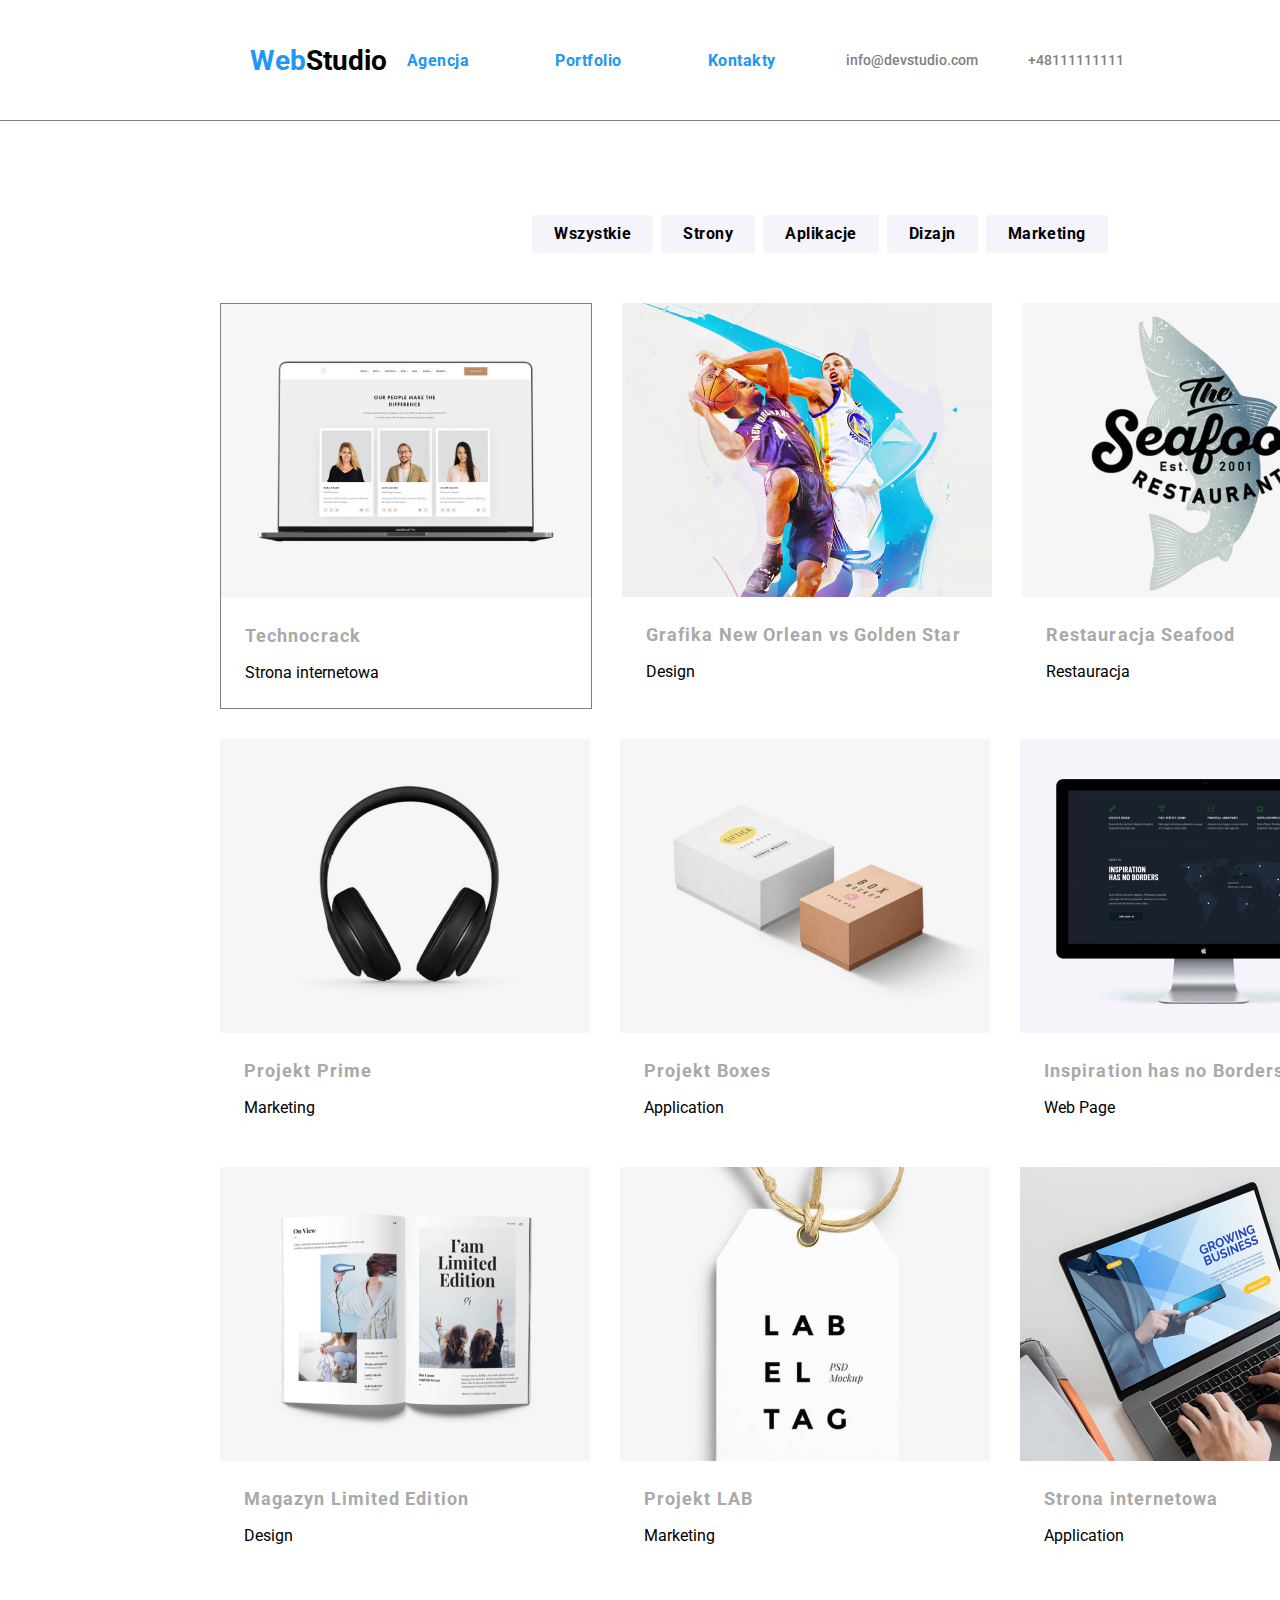
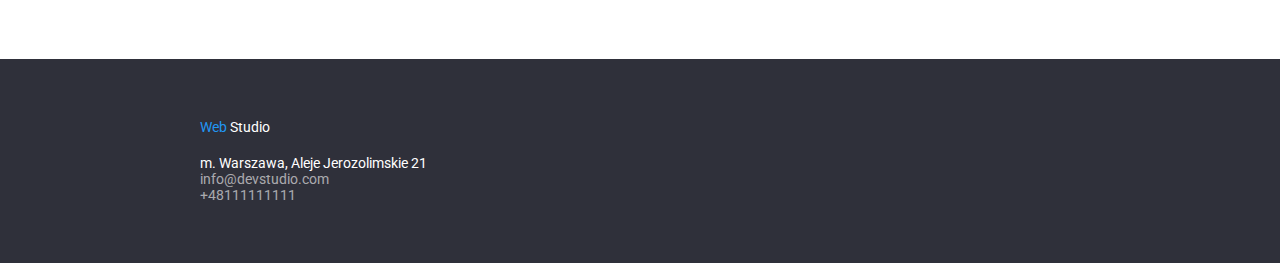
==== portfolio.html @ 83a30067 "Add files via upload" ====
<html lang="pl-PL">
  <head>
    <meta charset="UTF-8" />
    <meta http-equiv="X-UA-Compatible" content="IE=edge" />
    <meta name="viewport" content="width=device-width, initial-scale=1.0" />
    <link href="styles.css" rel="stylesheet" type="text/css" />
    <link rel="preconnect" href="https://fonts.googleapis.com" />
    <link rel="preconnect" href="https://fonts.gstatic.com" crossorigin="" />
    <link
      href="https://fonts.googleapis.com/css2?family=Raleway:wght@700&amp;family=Roboto:wght@400;500;700;900&amp;display=swap"
      rel="stylesheet"
    />

    <title>WebStudio</title>
  </head>
  <body class="whole-page">
    <header class="header">
      <a href="index.html" class="no_underline"
        ><h1><span class="text-blue">Web</span>Studio</h1></a
      >
      <nav>
        <ul class="nav-style nav-list">
          <li>
            <a href="index.html" class="no_underline link-style text-blue">
              Agencja</a
            >
          </li>
          <li>
            <a
              href="goit-markup-hw-02\2index.html"
              class="no_underline link-style"
            >
              <span class="text-blue">Portfolio</span></a
            >
          </li>
          <li>
            <a href="index.html" class="no_underline link-style text-blue">
              Kontakty</a
            >
          </li>
        </ul>
      </nav>
      <a
        href="mailto:info@devstudio.com"
        class="no_underline contact-link-style text-blue"
        >info@devstudio.com</a
      >
      <a
        href="tel:+45111111111"
        class="no_underline contact-link-style text-blue"
        >+48111111111</a
      >
    </header>

    <div class="header-separator"></div>
    <main>
      <section>
        <ul class="buttons-type">
          <li>
            <button type="button" class="button-type">
              <a href="index.html" class="no_underline link-style_2"
                >Wszystkie</a
              >
            </button>
          </li>
          <li>
            <button type="button" class="button-type">
              <a href="index.html" class="no_underline link-style_2">Strony</a>
            </button>
          </li>
          <li>
            <button type="button" class="button-type">
              <a href="index.html" class="no_underline link-style_2"
                >Aplikacje</a
              >
            </button>
          </li>
          <li>
            <button type="button" class="button-type">
              <a href="index.html" class="no_underline link-style_2">Dizajn</a>
            </button>
          </li>
          <li>
            <button type="button" class="button-type">
              <a href="index.html" class="no_underline link-style_2"
                >Marketing</a
              >
            </button>
          </li>
        </ul>
      </section>

      <section>
        <ul class="container product-portfolio">
          <li class="product-part">
            <img
              src="images2/strona.jpg"
              alt="Technocrack"
              width="370"
              height="294"
            />
            <ul class="nobull">
              <li><a href="#!" class="portfolio-img-title"> Technocrack</a></li>
              <li>
                <a href="#!" class="portfolio-part-info"> Strona internetowa</a>
              </li>
            </ul>
          </li>
          <li>
            <img
              src="images2/koszyk.jpg"
              alt="Grafika New Orlean vs Golden Star"
              width="370"
              height="294"
            />
            <ul class="nobull">
              <li>
                <a href="#!" class="portfolio-img-title">
                  Grafika New Orlean vs Golden Star</a
                >
              </li>
              <li><a href="#!" class="portfolio-part-info"> Design</a></li>
            </ul>
          </li>
          <li>
            <img
              src="images2/logodziwne.jpg"
              alt="Restauracja Seafood"
              width="370"
              height="294"
            />
            <ul class="nobull">
              <li>
                <a href="#!" class="portfolio-img-title">
                  Restauracja Seafood</a
                >
              </li>
              <li><a href="#!" class="portfolio-part-info"> Restauracja</a></li>
            </ul>
          </li>
          <li>
            <img
              src="images2/słuchawki.jpg"
              alt="Projekt Prime"
              width="370"
              height="294"
            />
            <ul class="nobull">
              <li>
                <a href="#!" class="portfolio-img-title"> Projekt Prime</a>
              </li>
              <li><a href="#!" class="portfolio-part-info"> Marketing</a></li>
            </ul>
          </li>

          <li>
            <img
              src="images2/pudla.jpg"
              alt="Projekt Boxes"
              width="370"
              height="294"
            />
            <ul class="nobull">
              <li>
                <a href="#!" class="portfolio-img-title"> Projekt Boxes</a>
              </li>
              <li><a href="#!" class="portfolio-part-info"> Application</a></li>
            </ul>
          </li>
          <li>
            <img
              src="images2/monitor.jpg"
              alt="Inspiration has no Borders"
              width="370"
              height="294"
            />
            <ul class="nobull">
              <li>
                <a href="#!" class="portfolio-img-title">
                  Inspiration has no Borders</a
                >
              </li>
              <li><a href="#!" class="portfolio-part-info"> Web Page</a></li>
            </ul>
          </li>
          <li>
            <img
              src="images2/ksiazka.jpg"
              alt="Magazyn Limited Edition"
              width="370"
              height="294"
            />
            <ul class="nobull">
              <li>
                <a href="#!" class="portfolio-img-title">
                  Magazyn Limited Edition</a
                >
              </li>
              <li><a href="#!" class="portfolio-part-info"> Design</a></li>
            </ul>
          </li>
          <li>
            <img
              src="images2/lab.jpg"
              alt="Projekt LAB"
              width="370"
              height="294"
            />
            <ul class="nobull">
              <li><a href="#!" class="portfolio-img-title"> Projekt LAB</a></li>
              <li><a href="#!" class="portfolio-part-info"> Marketing</a></li>
            </ul>
          </li>
          <li>
            <img
              src="images2/laptop.jpg"
              alt="Strona internetowa"
              width="370"
              height="294"
            />
            <ul class="nobull">
              <li>
                <a href="#!" class="portfolio-img-title"> Strona internetowa</a>
              </li>
              <li><a href="#!" class="portfolio-part-info"> Application</a></li>
            </ul>
          </li>
        </ul>
      </section>
    </main>
    <footer class="footer">
      <ul class="container footer-container nobull">
        <a href="index.html" class="no_underline logo-style white-style-logo">
          <span class="text-blue">Web</span>
          Studio
        </a>
        <li>
          <address class="address-style">
            m. Warszawa, Aleje Jerozolimskie 21
          </address>
        </li>
        <li>
          <a href="emailto:info@devstudio.com" class="no_underline footer-type"
            >info@devstudio.com</a
          >
        </li>
        <li>
          <a href="tel:+45111111111" class="no_underline footer-type"
            >+48111111111</a
          >
        </li>
      </ul>
    </footer>
  </body>
</html>
---- styles.css ----
body {
  font-family: "Roboto";
  color: gray;
  background-color: lightgrey;
  font-size: 14px;
  margin: 0;
  padding: 0;
  display: block;
}
.whole-page {
  background-color: white;
  width: 1600px;
  margin: 0 auto;
}
.container {
  width: 1200px;
  margin: 0 auto;
}
.footer-links:hover,
.footer-links:focus,
.blue-text:hover,
.blue-text:focus {
  color: blue;
}
.header {
  align-items: center;
  text-align: center;
  flex-direction: row;
  padding: 25px 0 24px 0;
  display: flex;
  margin-left: 250;
}
header {
  display: block;
}
.sec1 {
  background-color: #2f303a;
  color: #fff;
  font-size: 40px;
  text-align: center;
  height: 450px;
  padding-top: 8rem;
}
a {
  cursor: pointer;
  display: block;
  color: black;
}
.no_underline {
  text-decoration: none;
}
a:visited {
  color: rgb(0, 0, 0);
}

a:focus {
  color: blue;
}
a:target {
  color: blue;
}

.link-style {
  color: black;
  font-size: 16px;
  font-weight: 700;
  line-height: 1.193;
  letter-spacing: 0.03em;
  margin-left: 20;
  margin-right: 20;
}

.link-style_2 {
  color: black;
  font-size: 16px;
  font-weight: 700;
  line-height: 1.193;
  letter-spacing: 0.03em;
}
.text-blue {
  color: #2196f3;
}
ul {
  display: block;
  list-style-type: disc;
  margin-block-start: 1em;
  margin-block-end: 1em;
  margin-inline-start: 0px;
  margin-inline-end: 0px;
  padding-inline-start: 40px;
}

.nav-style {
  gap: 46px;
  line-height: 1.2;
  padding: 0;
}
.nav-list {
  display: flex;
  list-style: none;
  line-height: 1.2;
  margin: 0;
}
.contacts-style {
  padding: 0;
  margin-left: 30;
}
.contact-link-style {
  color: grey;
  font-weight: 500;
  margin-left: 50;
}
.header-separator {
  border-bottom: solid 1px;
}
div {
  display: block;
}
.buttons-type {
  display: flex;
  justify-content: center;
  gap: 8px;
  margin-top: 94px;
  list-style: none;
}
.button-type {
  background-color: #f5f4fa;
  border-width: 0;
  height: 38px;
  font-size: 16px;
  font-weight: 500;
  line-height: 26px;
  border-radius: 3px;
  padding: 6px 22px;
  font-family: "Roboto";
}
.product-portfolio {
  display: flex;
  gap: 30px;
  flex-wrap: wrap;
  margin-top: 50px;
  margin-bottom: 94px;
  list-style: none;
  list-style-type: none;
}
.product-part {
  border: solid 1px;
  width: 370px;
  height: 404px;
}
.nobull {
  list-style-type: none;
  text-align: left;
  padding: 0;
}
.portfolio-img-title {
  color: darkgrey;
  font-size: 18px;
  font-weight: 700;
  letter-spacing: 0.06em;
  line-height: 2;
  margin: 20px 0 4px 24px;
  text-decoration: none;
}
.portfolio-part-info {
  line-height: 1.88;
  font-size: 16px;
  margin: 0 0 0 24px;
  text-decoration: none;
}
footer {
  display: block;
}
.footer {
  width: 100%;
  background-color: #2f303a;
  padding: 60px 0;
}
.footer-container {
  flex-direction: column;
  color: white;
}
.white-style-logo {
  color: white;
}
.address-style {
  margin: 20px 0 0 0;
  font-style: normal;
}
address {
  display: block;
  font-style: italic;
}
.footer-type {
  color: #ffffff99;
}
.team {
  background-color: #f5f4fa;
  text-align: center;
  color: black;
}

.dec2 {
  display: flex;
  list-style: none;
  width: 1170px;
  margin: 0 auto;
  padding: 50px;
}
.to_do {
  color: black;
  text-align: center;
}

.lor {
  color: black;
}

.but_1 {
  color: #fff;
  background-color: #2196f3;
  width: 200px;
  height: 50px;
  text-align: center;
  border-radius: 5px;
}

.mainthink2 {
  font-size: 36px;
}
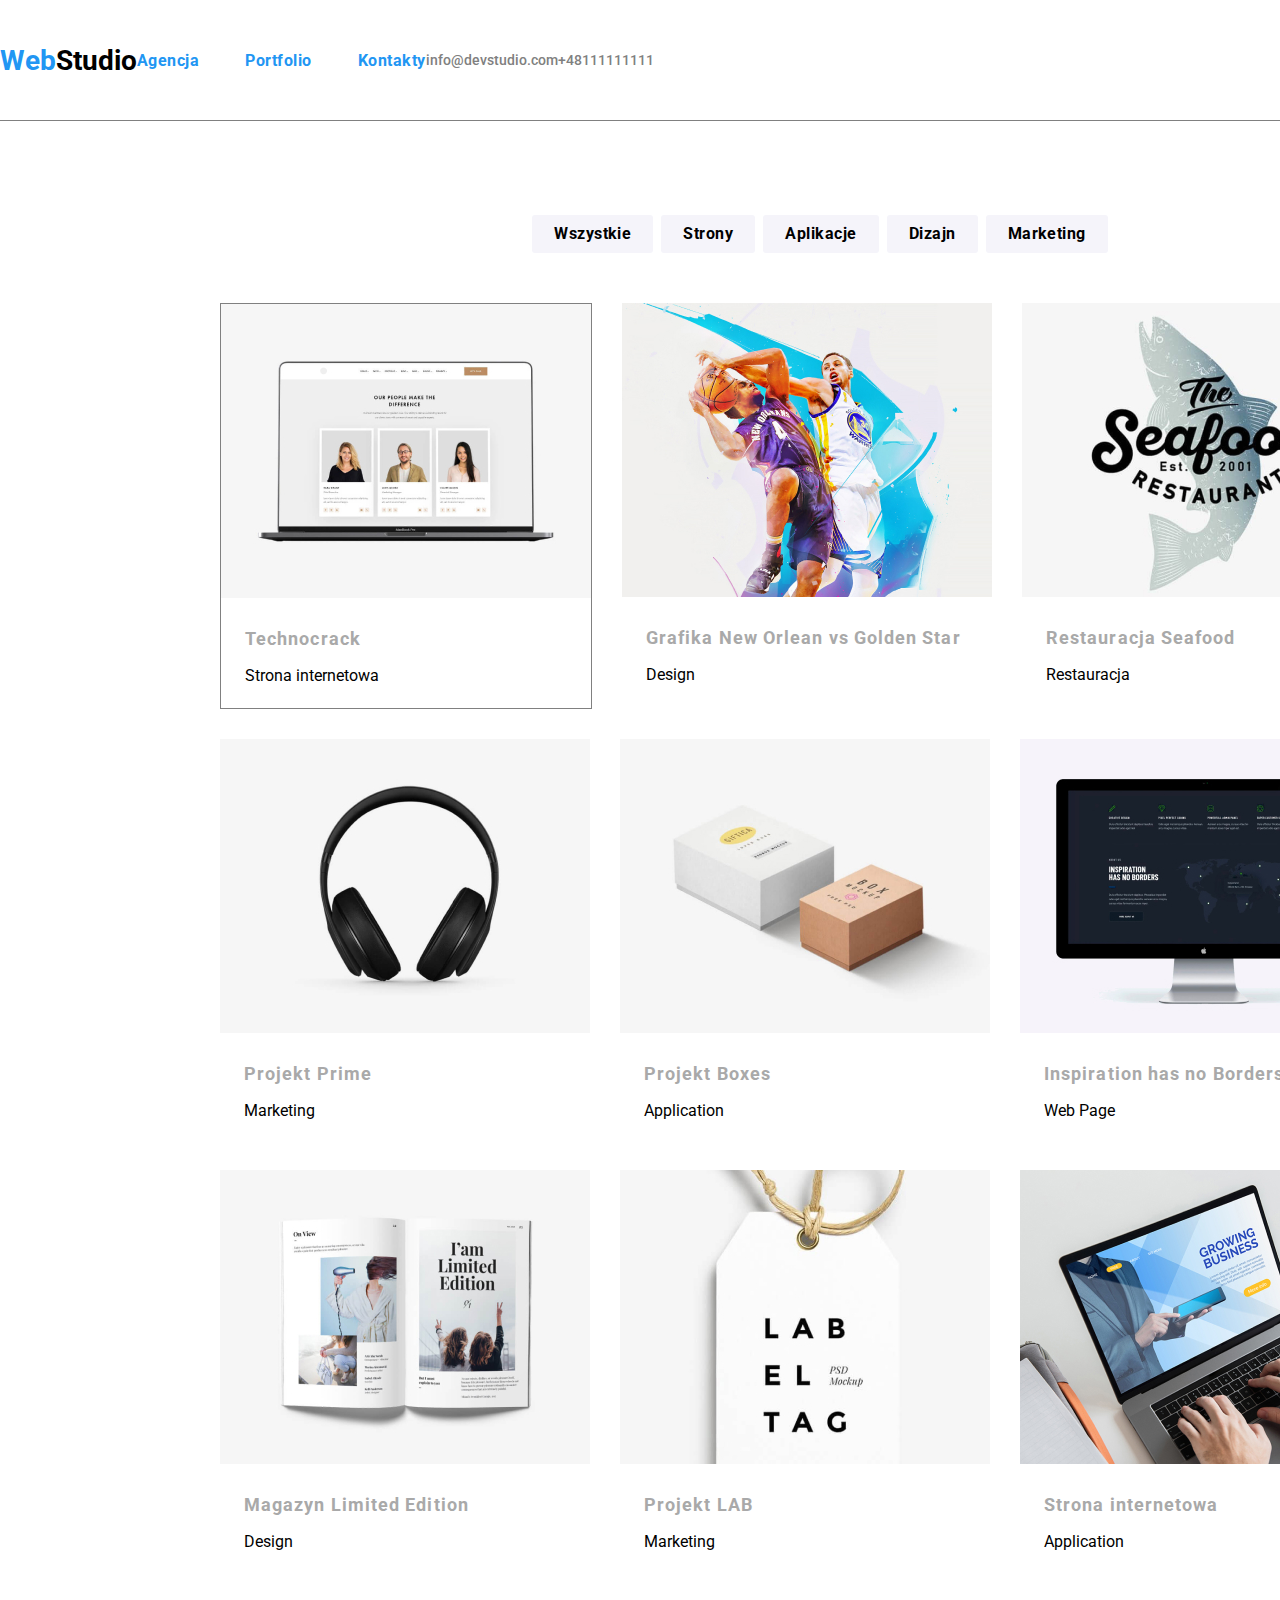
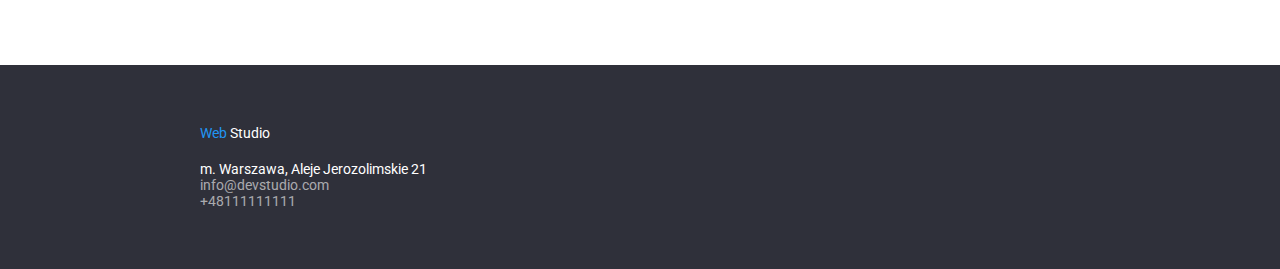
==== commit 6f19a4d8: "Add files via upload" ====
--- a/portfolio.html
+++ b/portfolio.html
@@ -1,3 +1,4 @@
+<!DOCTYPE html>
 <html lang="pl-PL">
   <head>
     <meta charset="UTF-8" />
@@ -26,10 +27,7 @@
             >
           </li>
           <li>
-            <a
-              href="goit-markup-hw-02\2index.html"
-              class="no_underline link-style"
-            >
+            <a href="portfolio.html" class="no_underline link-style">
               <span class="text-blue">Portfolio</span></a
             >
           </li>
--- a/styles.css
+++ b/styles.css
@@ -223,6 +223,7 @@
   height: 50px;
   text-align: center;
   border-radius: 5px;
+  cursor: pointer;
 }
 
 .mainthink2 {
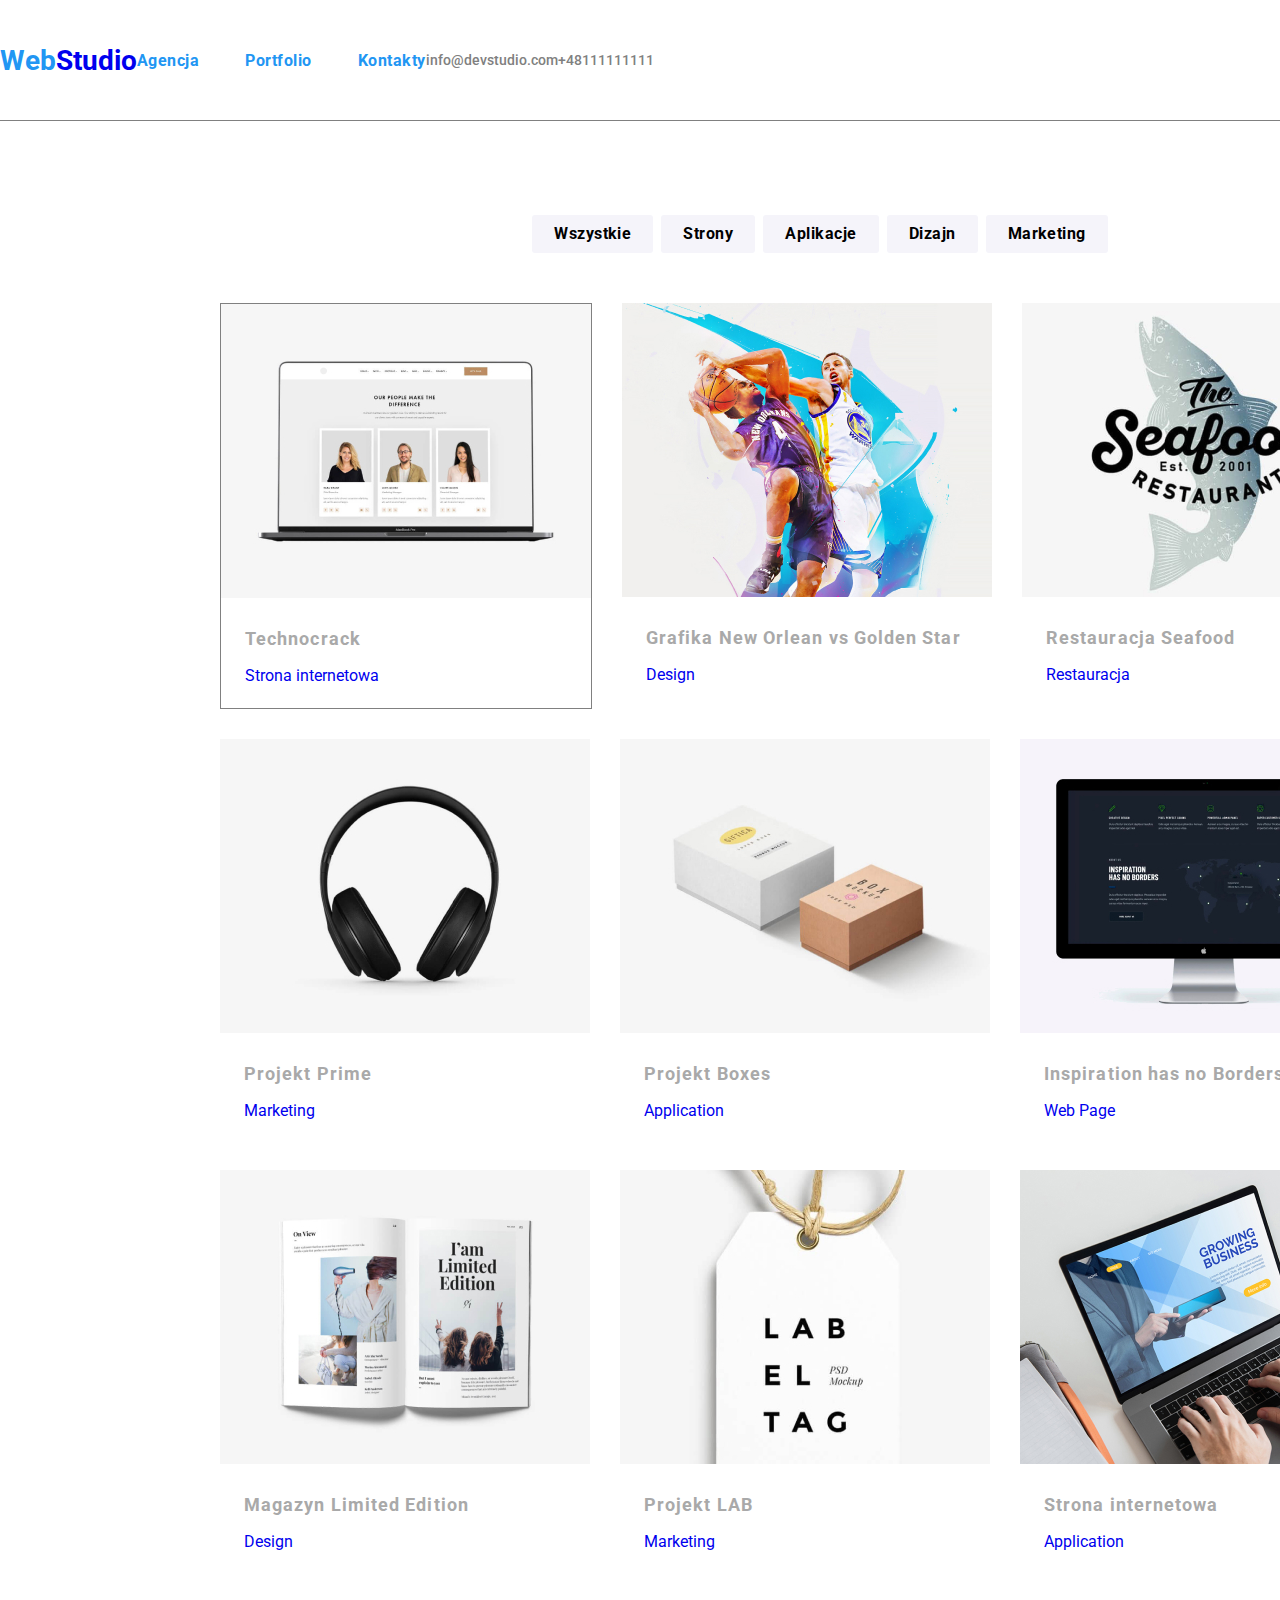
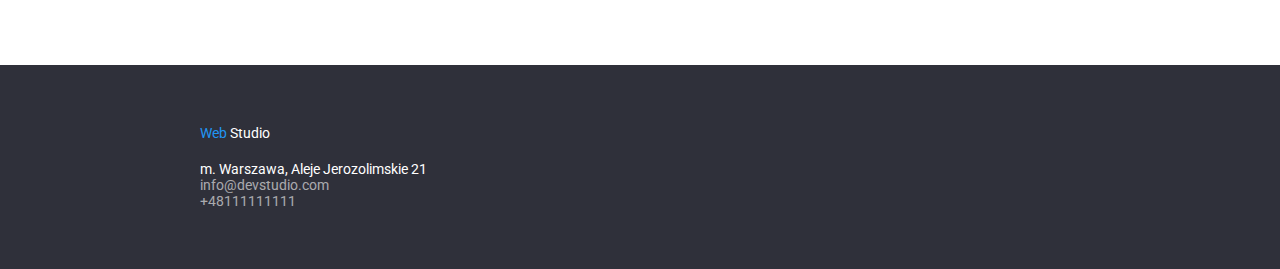
==== commit 7669d572: "Add files via upload" ====
--- a/portfolio.html
+++ b/portfolio.html
@@ -4,7 +4,7 @@
     <meta charset="UTF-8" />
     <meta http-equiv="X-UA-Compatible" content="IE=edge" />
     <meta name="viewport" content="width=device-width, initial-scale=1.0" />
-    <link href="styles.css" rel="stylesheet" type="text/css" />
+    <link href="css/styles.css" rel="stylesheet" type="text/css" />
     <link rel="preconnect" href="https://fonts.googleapis.com" />
     <link rel="preconnect" href="https://fonts.gstatic.com" crossorigin="" />
     <link
@@ -55,11 +55,11 @@
       <section>
         <ul class="buttons-type">
           <li>
-            <button type="button" class="button-type">
+            
               <a href="index.html" class="no_underline link-style_2"
-                >Wszystkie</a
+                ><button type="button" class="button-type">Wszystkie</a
               >
-            </button>
+            
           </li>
           <li>
             <button type="button" class="button-type">
@@ -92,7 +92,7 @@
         <ul class="container product-portfolio">
           <li class="product-part">
             <img
-              src="images2/strona.jpg"
+              src="images/strona.jpg"
               alt="Technocrack"
               width="370"
               height="294"
@@ -106,7 +106,7 @@
           </li>
           <li>
             <img
-              src="images2/koszyk.jpg"
+              src="images/koszyk.jpg"
               alt="Grafika New Orlean vs Golden Star"
               width="370"
               height="294"
@@ -122,7 +122,7 @@
           </li>
           <li>
             <img
-              src="images2/logodziwne.jpg"
+              src="images/logodziwne.jpg"
               alt="Restauracja Seafood"
               width="370"
               height="294"
@@ -138,7 +138,7 @@
           </li>
           <li>
             <img
-              src="images2/słuchawki.jpg"
+              src="images/słuchawki.jpg"
               alt="Projekt Prime"
               width="370"
               height="294"
@@ -153,7 +153,7 @@
 
           <li>
             <img
-              src="images2/pudla.jpg"
+              src="images/pudla.jpg"
               alt="Projekt Boxes"
               width="370"
               height="294"
@@ -167,7 +167,7 @@
           </li>
           <li>
             <img
-              src="images2/monitor.jpg"
+              src="images/monitor.jpg"
               alt="Inspiration has no Borders"
               width="370"
               height="294"
@@ -183,7 +183,7 @@
           </li>
           <li>
             <img
-              src="images2/ksiazka.jpg"
+              src="images/ksiazka.jpg"
               alt="Magazyn Limited Edition"
               width="370"
               height="294"
@@ -199,7 +199,7 @@
           </li>
           <li>
             <img
-              src="images2/lab.jpg"
+              src="images/lab.jpg"
               alt="Projekt LAB"
               width="370"
               height="294"
@@ -211,7 +211,7 @@
           </li>
           <li>
             <img
-              src="images2/laptop.jpg"
+              src="images/laptop.jpg"
               alt="Strona internetowa"
               width="370"
               height="294"
@@ -228,10 +228,12 @@
     </main>
     <footer class="footer">
       <ul class="container footer-container nobull">
-        <a href="index.html" class="no_underline logo-style white-style-logo">
-          <span class="text-blue">Web</span>
-          Studio
-        </a>
+        <li>
+          <a href="index.html" class="no_underline logo-style white-style-logo">
+            <span class="text-blue">Web</span>
+            <span class="text_white">Studio</span>
+          </a>
+        </li>
         <li>
           <address class="address-style">
             m. Warszawa, Aleje Jerozolimskie 21
--- a/css/styles.css
+++ b/css/styles.css
@@ -0,0 +1,233 @@
+body {
+  font-family: "Roboto";
+  color: gray;
+  background-color: lightgrey;
+  font-size: 14px;
+  margin: 0;
+  padding: 0;
+  display: block;
+}
+.whole-page {
+  background-color: white;
+  width: 1600px;
+  margin: 0 auto;
+}
+.container {
+  width: 1200px;
+  margin: 0 auto;
+}
+.footer-links:hover,
+.footer-links:focus,
+.blue-text:hover,
+.blue-text:focus {
+  color: blue;
+}
+.header {
+  align-items: center;
+  text-align: center;
+  flex-direction: row;
+  padding: 25px 0 24px 0;
+  display: flex;
+  margin-left: 250;
+}
+header {
+  display: block;
+}
+.main_section {
+  background-color: #2f303a;
+  color: #fff;
+  font-size: 40px;
+  text-align: center;
+  height: 450px;
+  padding-top: 8rem;
+}
+a {
+  cursor: pointer;
+  display: block;
+}
+.no_underline {
+  text-decoration: none;
+}
+a:visited {
+  color: rgb(0, 0, 0);
+}
+
+a:focus {
+  color: blue;
+}
+a:target {
+  color: blue;
+}
+
+.link-style {
+  color: black;
+  font-size: 16px;
+  font-weight: 700;
+  line-height: 1.193;
+  letter-spacing: 0.03em;
+  margin-left: 20;
+  margin-right: 20;
+}
+
+.link-style_2 {
+  color: black;
+  font-size: 16px;
+  font-weight: 700;
+  line-height: 1.193;
+  letter-spacing: 0.03em;
+}
+.text-blue {
+  color: #2196f3;
+}
+ul {
+  display: block;
+  list-style-type: disc;
+  margin-block-start: 1em;
+  margin-block-end: 1em;
+  margin-inline-start: 0px;
+  margin-inline-end: 0px;
+  padding-inline-start: 40px;
+}
+
+.nav-style {
+  gap: 46px;
+  line-height: 1.2;
+  padding: 0;
+}
+.nav-list {
+  display: flex;
+  list-style: none;
+  line-height: 1.2;
+  margin: 0;
+}
+.contacts-style {
+  padding: 0;
+  margin-left: 30;
+}
+.contact-link-style {
+  color: grey;
+  font-weight: 500;
+  margin-left: 50;
+}
+.header-separator {
+  border-bottom: solid 1px;
+}
+div {
+  display: block;
+}
+.buttons-type {
+  display: flex;
+  justify-content: center;
+  gap: 8px;
+  margin-top: 94px;
+  list-style: none;
+}
+.button-type {
+  background-color: #f5f4fa;
+  border-width: 0;
+  height: 38px;
+  font-size: 16px;
+  font-weight: 500;
+  line-height: 26px;
+  border-radius: 3px;
+  padding: 6px 22px;
+  font-family: "Roboto";
+}
+.product-portfolio {
+  display: flex;
+  gap: 30px;
+  flex-wrap: wrap;
+  margin-top: 50px;
+  margin-bottom: 94px;
+  list-style: none;
+  list-style-type: none;
+}
+.product-part {
+  border: solid 1px;
+  width: 370px;
+  height: 404px;
+}
+.nobull {
+  list-style-type: none;
+  text-align: left;
+  padding: 0;
+}
+.portfolio-img-title {
+  color: darkgrey;
+  font-size: 18px;
+  font-weight: 700;
+  letter-spacing: 0.06em;
+  line-height: 2;
+  margin: 20px 0 4px 24px;
+  text-decoration: none;
+}
+.portfolio-part-info {
+  line-height: 1.88;
+  font-size: 16px;
+  margin: 0 0 0 24px;
+  text-decoration: none;
+}
+footer {
+  display: block;
+}
+.footer {
+  width: 100%;
+  background-color: #2f303a;
+  padding: 60px 0;
+}
+.footer-container {
+  flex-direction: column;
+  color: white;
+}
+.white-style-logo {
+  color: white;
+}
+.address-style {
+  margin: 20px 0 0 0;
+  font-style: normal;
+}
+address {
+  display: block;
+  font-style: italic;
+}
+.footer-type {
+  color: #ffffff99;
+}
+.our_team {
+  background-color: #f5f4fa;
+  text-align: center;
+  color: black;
+}
+
+.second_section {
+  display: flex;
+  list-style: none;
+  width: 1170px;
+  margin: 0 auto;
+  padding: 50px;
+}
+.what_we_do {
+  color: black;
+  text-align: center;
+}
+
+.text-lorem {
+  color: black;
+}
+
+.main_button {
+  color: #fff;
+  background-color: #2196f3;
+  width: 200px;
+  height: 50px;
+  text-align: center;
+  border-radius: 5px;
+  cursor: pointer;
+}
+
+.mainthink2 {
+  font-size: 36px;
+}
+.text_white {
+  color: white;
+}
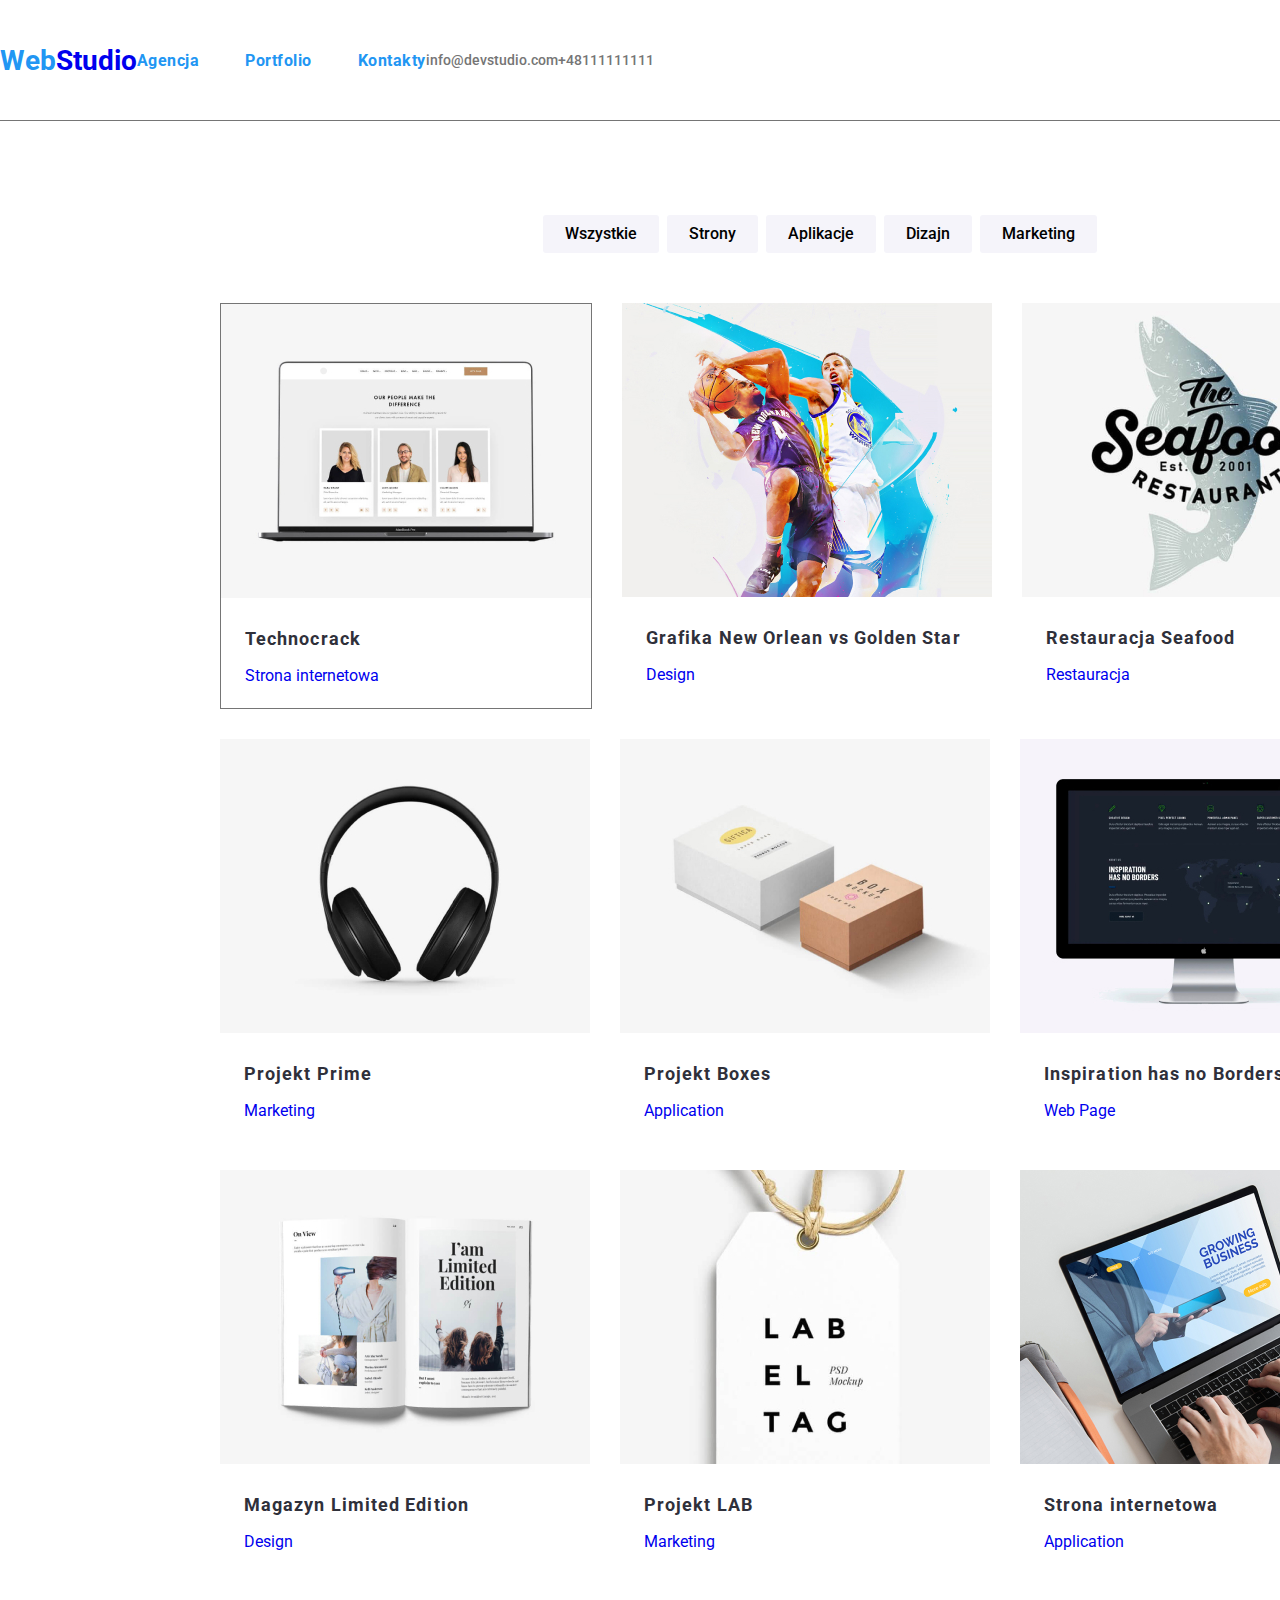
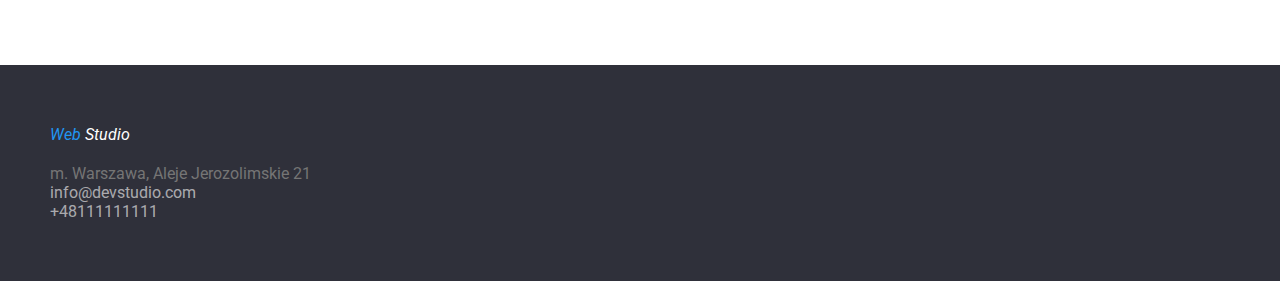
==== commit 39ff3219: "Add files via upload" ====
--- a/portfolio.html
+++ b/portfolio.html
@@ -55,34 +55,26 @@
       <section>
         <ul class="buttons-type">
           <li>
-            
-              <a href="index.html" class="no_underline link-style_2"
-                ><button type="button" class="button-type">Wszystkie</a
-              >
-            
-          </li>
-          <li>
-            <button type="button" class="button-type">
-              <a href="index.html" class="no_underline link-style_2">Strony</a>
-            </button>
-          </li>
-          <li>
-            <button type="button" class="button-type">
-              <a href="index.html" class="no_underline link-style_2"
-                >Aplikacje</a
-              >
-            </button>
-          </li>
-          <li>
-            <button type="button" class="button-type">
-              <a href="index.html" class="no_underline link-style_2">Dizajn</a>
-            </button>
-          </li>
-          <li>
-            <button type="button" class="button-type">
-              <a href="index.html" class="no_underline link-style_2"
-                >Marketing</a
-              >
+              <button type="button" class="button-type">Wszystkie</button>
+          </li>
+          <li>
+            <button type="button" class="button-type">
+              Strony
+            </button>
+          </li>
+          <li>
+            <button type="button" class="button-type">
+                Aplikacje
+            </button>
+          </li>
+          <li>
+            <button type="button" class="button-type">
+              Dizajn
+            </button>
+          </li>
+          <li>
+            <button type="button" class="button-type">
+                Marketing
             </button>
           </li>
         </ul>
@@ -226,30 +218,19 @@
         </ul>
       </section>
     </main>
-    <footer class="footer">
-      <ul class="container footer-container nobull">
-        <li>
-          <a href="index.html" class="no_underline logo-style white-style-logo">
-            <span class="text-blue">Web</span>
-            <span class="text_white">Studio</span>
-          </a>
-        </li>
-        <li>
-          <address class="address-style">
-            m. Warszawa, Aleje Jerozolimskie 21
-          </address>
-        </li>
-        <li>
-          <a href="emailto:info@devstudio.com" class="no_underline footer-type"
-            >info@devstudio.com</a
-          >
-        </li>
-        <li>
-          <a href="tel:+45111111111" class="no_underline footer-type"
-            >+48111111111</a
-          >
-        </li>
-      </ul>
+     <footer class="footer">
+      <address class="footer_address">
+
+      <a href="index.html" class="no_underline logo-style white-style-logo">
+        <span class="text-blue">Web</span>
+        <span class="text_white">Studio</span>
+      </a>
+
+      <address class="address-style">
+        m. Warszawa, Aleje Jerozolimskie 21
+        <a href="emailto:info@devstudio.com" class="no_underline footer-type">info@devstudio.com</a>
+        <a href="tel:+45111111111" class="no_underline footer-type">+48111111111</a>
+      </address>
     </footer>
   </body>
 </html>
--- a/css/styles.css
+++ b/css/styles.css
@@ -1,14 +1,27 @@
+:root {
+  --white: #fff;
+  --black: #000;
+  --blue: #2196f3;
+  --darkgrey: #2f303a;
+  --grey: #757575;
+  --lightgrey: #e5e5e5;
+  --lightcream: #ececec;
+  --notblack: #212121;
+  --notwhite: #f5f4fa;
+  --footerlinks: #ffffff99;
+  --productborder: #eeeeee;
+}
 body {
   font-family: "Roboto";
-  color: gray;
-  background-color: lightgrey;
+  color: var(--grey);
+  background-color: var(--lightgrey);
   font-size: 14px;
   margin: 0;
   padding: 0;
   display: block;
 }
 .whole-page {
-  background-color: white;
+  background-color: var(--white);
   width: 1600px;
   margin: 0 auto;
 }
@@ -20,7 +33,7 @@
 .footer-links:focus,
 .blue-text:hover,
 .blue-text:focus {
-  color: blue;
+  color: var(--blue);
 }
 .header {
   align-items: center;
@@ -34,8 +47,8 @@
   display: block;
 }
 .main_section {
-  background-color: #2f303a;
-  color: #fff;
+  background-color: var(--darkgrey);
+  color: var(--white);
   font-size: 40px;
   text-align: center;
   height: 450px;
@@ -49,18 +62,18 @@
   text-decoration: none;
 }
 a:visited {
-  color: rgb(0, 0, 0);
+  color: var(--black);
 }
 
 a:focus {
-  color: blue;
+  color: var(--blue);
 }
 a:target {
-  color: blue;
+  color: var(--blue);
 }
 
 .link-style {
-  color: black;
+  color: var(--black);
   font-size: 16px;
   font-weight: 700;
   line-height: 1.193;
@@ -70,14 +83,14 @@
 }
 
 .link-style_2 {
-  color: black;
+  color: var(--black);
   font-size: 16px;
   font-weight: 700;
   line-height: 1.193;
   letter-spacing: 0.03em;
 }
 .text-blue {
-  color: #2196f3;
+  color: var(--blue);
 }
 ul {
   display: block;
@@ -105,7 +118,7 @@
   margin-left: 30;
 }
 .contact-link-style {
-  color: grey;
+  color: var(--grey);
   font-weight: 500;
   margin-left: 50;
 }
@@ -123,7 +136,7 @@
   list-style: none;
 }
 .button-type {
-  background-color: #f5f4fa;
+  background-color: var(--notwhite);
   border-width: 0;
   height: 38px;
   font-size: 16px;
@@ -132,6 +145,7 @@
   border-radius: 3px;
   padding: 6px 22px;
   font-family: "Roboto";
+  cursor: pointer;
 }
 .product-portfolio {
   display: flex;
@@ -153,7 +167,7 @@
   padding: 0;
 }
 .portfolio-img-title {
-  color: darkgrey;
+  color: var(--darkgrey);
   font-size: 18px;
   font-weight: 700;
   letter-spacing: 0.06em;
@@ -172,15 +186,15 @@
 }
 .footer {
   width: 100%;
-  background-color: #2f303a;
+  background-color: var(--darkgrey);
   padding: 60px 0;
 }
 .footer-container {
   flex-direction: column;
-  color: white;
+  color: var(--white);
 }
 .white-style-logo {
-  color: white;
+  color: var(--white);
 }
 .address-style {
   margin: 20px 0 0 0;
@@ -191,12 +205,12 @@
   font-style: italic;
 }
 .footer-type {
-  color: #ffffff99;
-}
-.our_team {
-  background-color: #f5f4fa;
-  text-align: center;
-  color: black;
+  color: var(--footerlinks);
+}
+.milk_black_center {
+  background-color: var(--notwhite);
+  text-align: center;
+  color: var(--black);
 }
 
 .second_section {
@@ -207,17 +221,17 @@
   padding: 50px;
 }
 .what_we_do {
-  color: black;
+  color: var(--black);
   text-align: center;
 }
 
 .text-lorem {
-  color: black;
+  color: var(--black);
 }
 
 .main_button {
-  color: #fff;
-  background-color: #2196f3;
+  color: var(--white);
+  background-color: var(--blue);
   width: 200px;
   height: 50px;
   text-align: center;
@@ -229,5 +243,10 @@
   font-size: 36px;
 }
 .text_white {
-  color: white;
-}
+  color: var(--white);
+}
+
+.footer_address {
+  font-size: 16px;
+  margin-left: 50px;
+}
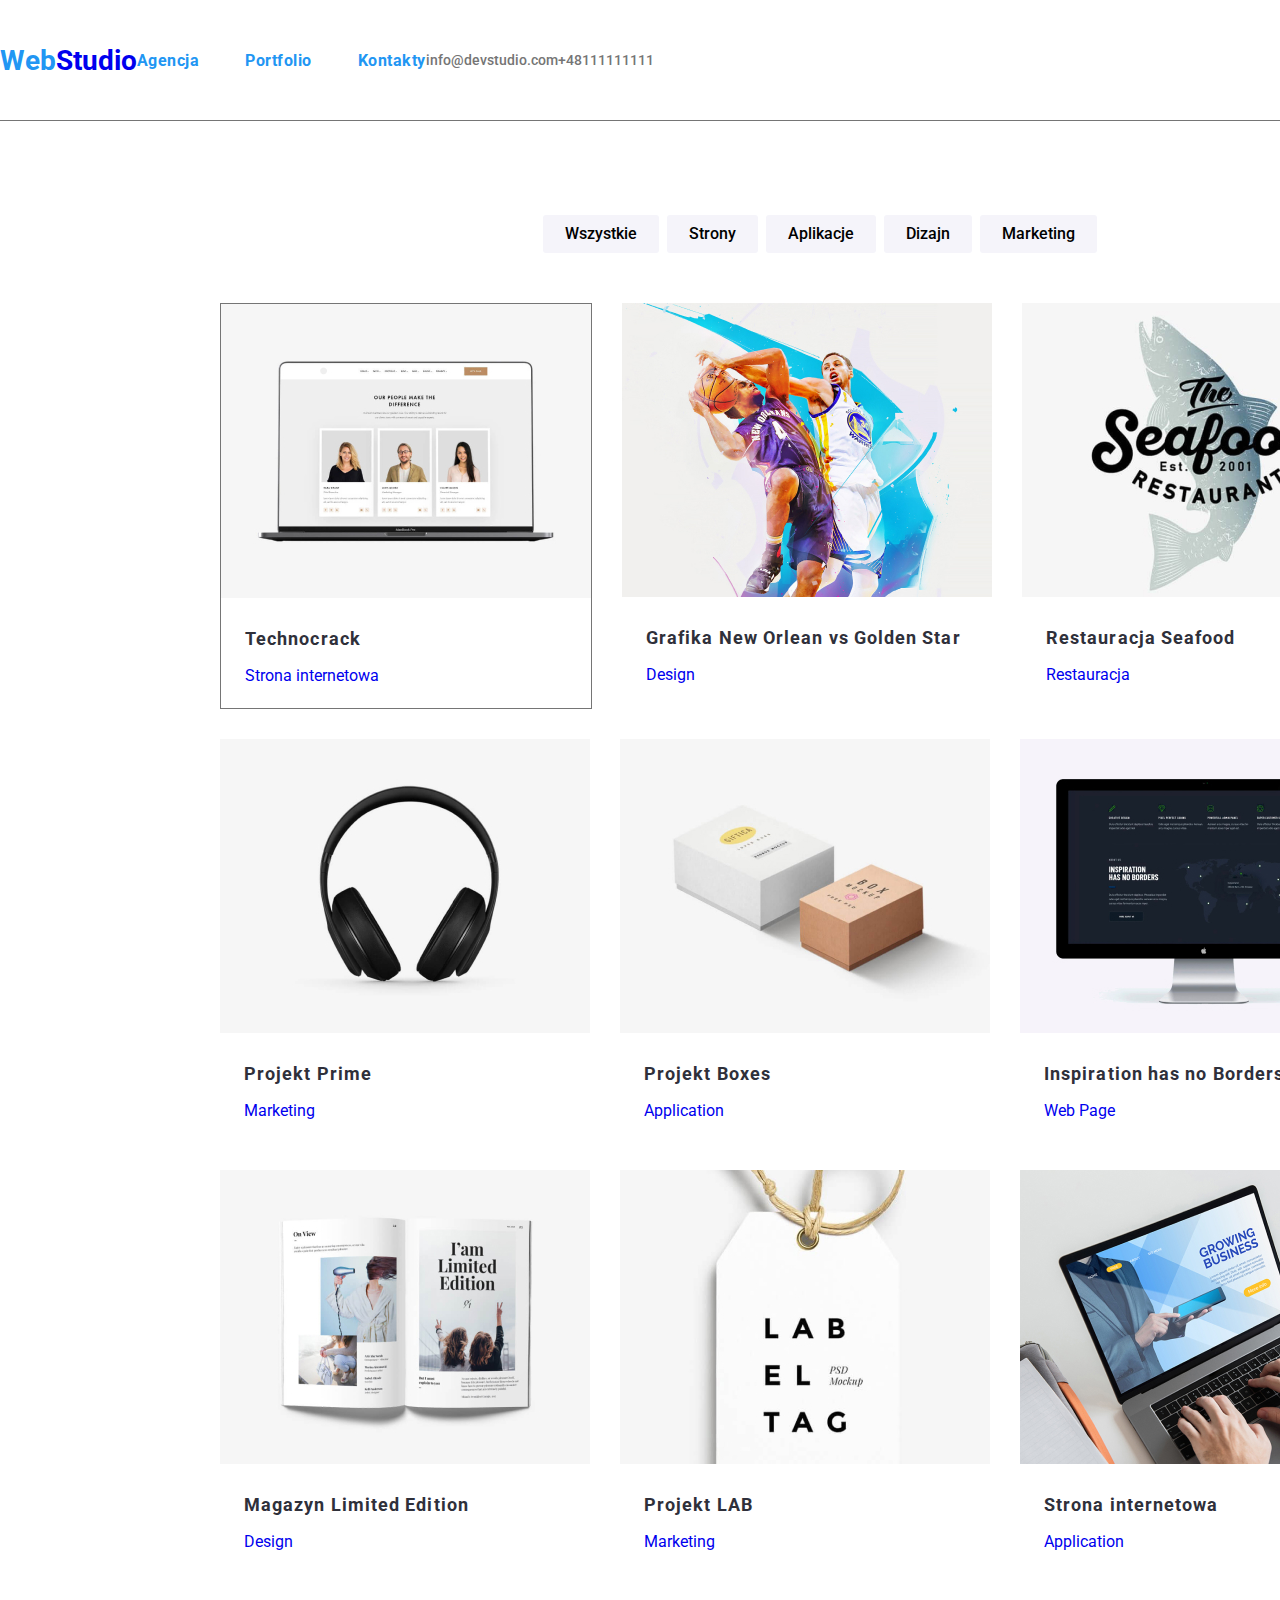
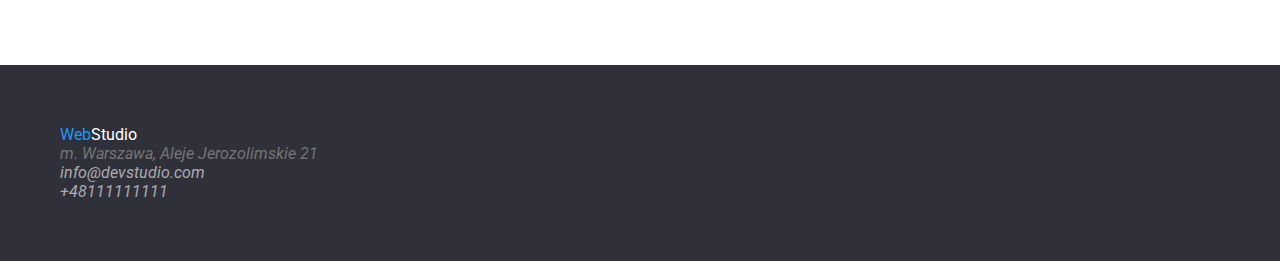
==== commit d1529628: "Add files via upload" ====
--- a/portfolio.html
+++ b/portfolio.html
@@ -55,27 +55,19 @@
       <section>
         <ul class="buttons-type">
           <li>
-              <button type="button" class="button-type">Wszystkie</button>
-          </li>
-          <li>
-            <button type="button" class="button-type">
-              Strony
-            </button>
-          </li>
-          <li>
-            <button type="button" class="button-type">
-                Aplikacje
-            </button>
-          </li>
-          <li>
-            <button type="button" class="button-type">
-              Dizajn
-            </button>
-          </li>
-          <li>
-            <button type="button" class="button-type">
-                Marketing
-            </button>
+            <button type="button" class="button-type">Wszystkie</button>
+          </li>
+          <li>
+            <button type="button" class="button-type">Strony</button>
+          </li>
+          <li>
+            <button type="button" class="button-type">Aplikacje</button>
+          </li>
+          <li>
+            <button type="button" class="button-type">Dizajn</button>
+          </li>
+          <li>
+            <button type="button" class="button-type">Marketing</button>
           </li>
         </ul>
       </section>
@@ -218,18 +210,19 @@
         </ul>
       </section>
     </main>
-     <footer class="footer">
-      <address class="footer_address">
-
+    <footer class="footer">
       <a href="index.html" class="no_underline logo-style white-style-logo">
-        <span class="text-blue">Web</span>
-        <span class="text_white">Studio</span>
-      </a>
-
-      <address class="address-style">
+        <span class="text-blue">Web</span
+        ><span class="text_white">Studio</span></a
+      >
+      <address>
         m. Warszawa, Aleje Jerozolimskie 21
-        <a href="emailto:info@devstudio.com" class="no_underline footer-type">info@devstudio.com</a>
-        <a href="tel:+45111111111" class="no_underline footer-type">+48111111111</a>
+        <a href="emailto:info@devstudio.com" class="no_underline footer-type"
+          >info@devstudio.com</a
+        >
+        <a href="tel:+45111111111" class="no_underline footer-type"
+          >+48111111111</a
+        >
       </address>
     </footer>
   </body>
--- a/css/styles.css
+++ b/css/styles.css
@@ -187,7 +187,8 @@
 .footer {
   width: 100%;
   background-color: var(--darkgrey);
-  padding: 60px 0;
+  padding: 60px;
+  font-size: 16px;
 }
 .footer-container {
   flex-direction: column;
@@ -245,8 +246,3 @@
 .text_white {
   color: var(--white);
 }
-
-.footer_address {
-  font-size: 16px;
-  margin-left: 50px;
-}
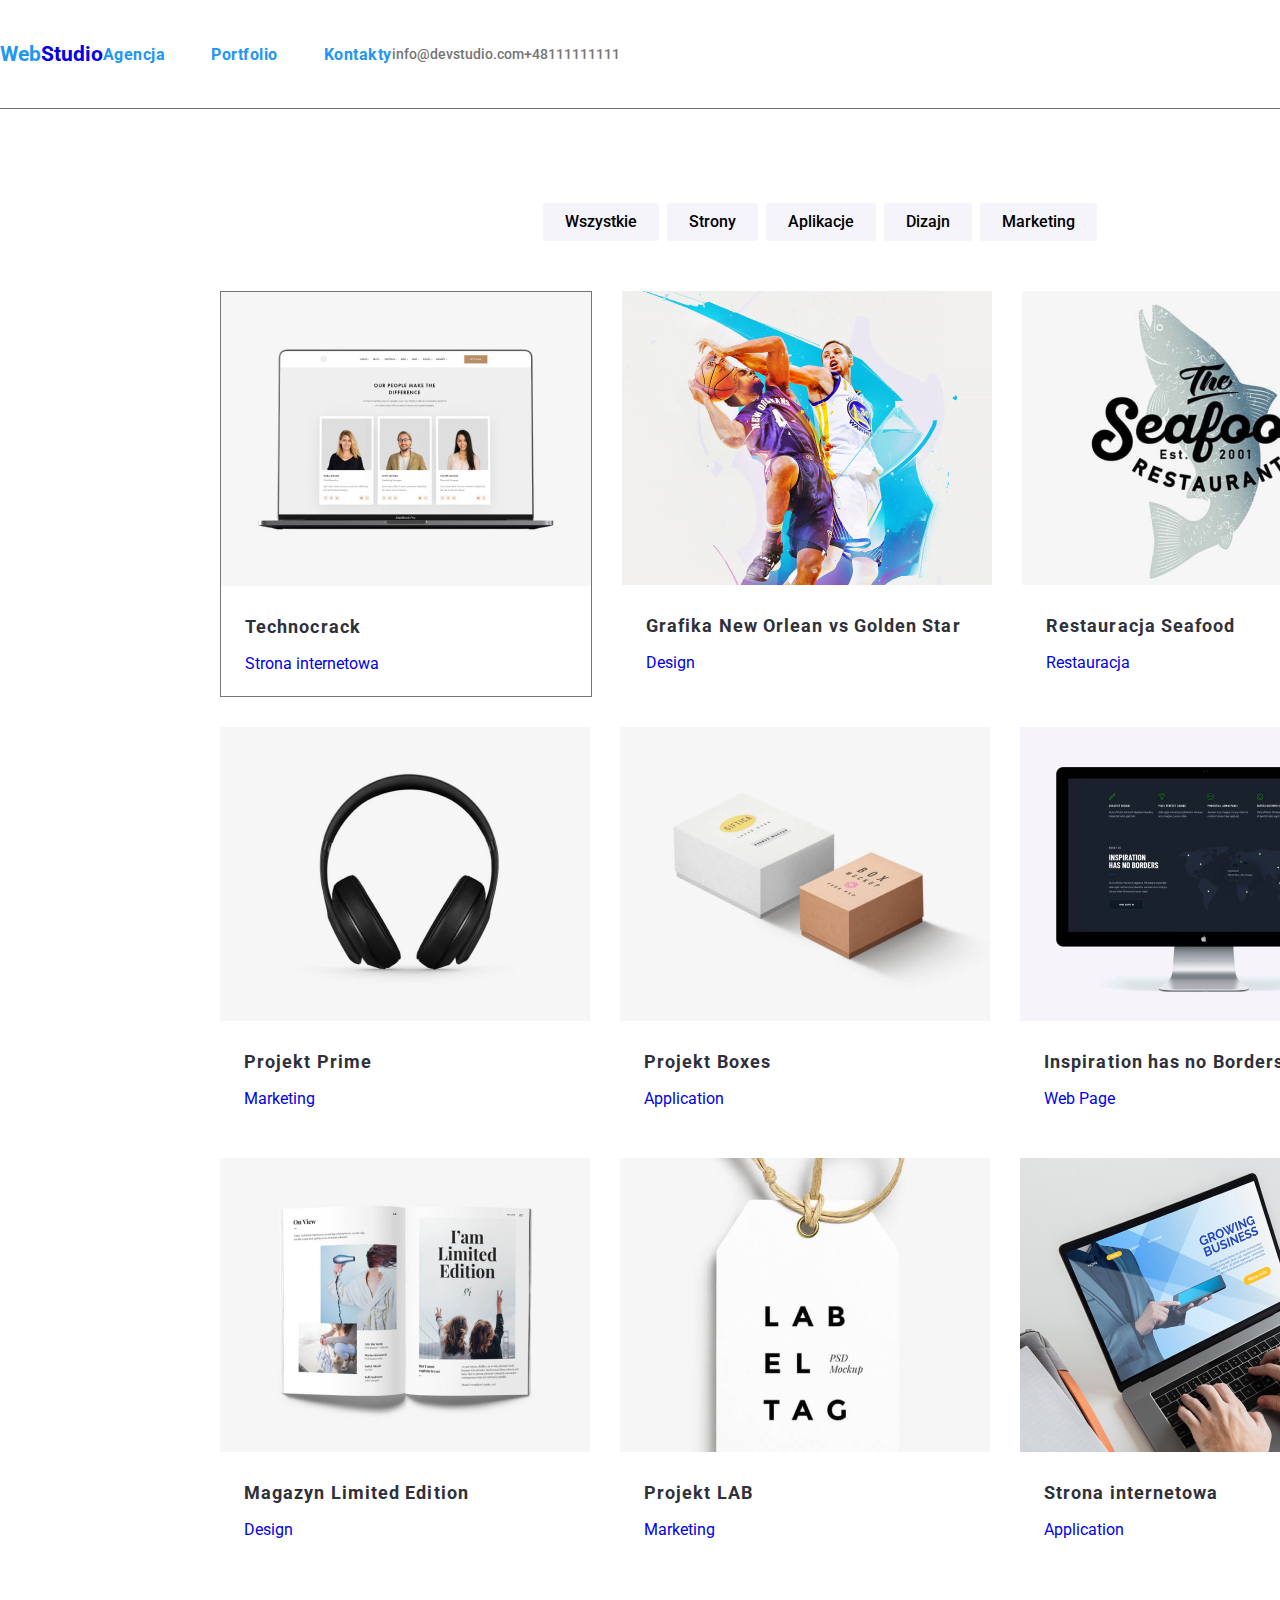
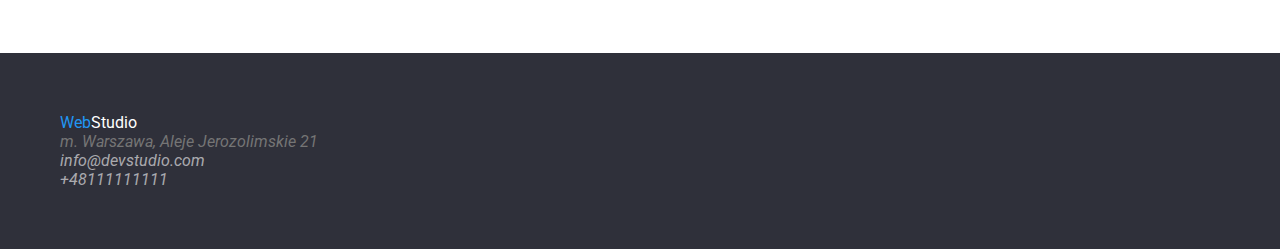
==== commit 1de33d7c: "Create portfolio.html" ====
--- a/portfolio.html
+++ b/portfolio.html
@@ -1,229 +1,223 @@
-<!DOCTYPE html>
-<html lang="pl-PL">
-  <head>
-    <meta charset="UTF-8" />
-    <meta http-equiv="X-UA-Compatible" content="IE=edge" />
-    <meta name="viewport" content="width=device-width, initial-scale=1.0" />
-    <link href="css/styles.css" rel="stylesheet" type="text/css" />
-    <link rel="preconnect" href="https://fonts.googleapis.com" />
-    <link rel="preconnect" href="https://fonts.gstatic.com" crossorigin="" />
-    <link
-      href="https://fonts.googleapis.com/css2?family=Raleway:wght@700&amp;family=Roboto:wght@400;500;700;900&amp;display=swap"
-      rel="stylesheet"
-    />
-
-    <title>WebStudio</title>
-  </head>
-  <body class="whole-page">
-    <header class="header">
-      <a href="index.html" class="no_underline"
-        ><h1><span class="text-blue">Web</span>Studio</h1></a
-      >
-      <nav>
-        <ul class="nav-style nav-list">
-          <li>
-            <a href="index.html" class="no_underline link-style text-blue">
-              Agencja</a
-            >
-          </li>
-          <li>
-            <a href="portfolio.html" class="no_underline link-style">
-              <span class="text-blue">Portfolio</span></a
-            >
-          </li>
-          <li>
-            <a href="index.html" class="no_underline link-style text-blue">
-              Kontakty</a
-            >
-          </li>
-        </ul>
-      </nav>
-      <a
-        href="mailto:info@devstudio.com"
-        class="no_underline contact-link-style text-blue"
-        >info@devstudio.com</a
-      >
-      <a
-        href="tel:+45111111111"
-        class="no_underline contact-link-style text-blue"
-        >+48111111111</a
-      >
-    </header>
-
-    <div class="header-separator"></div>
-    <main>
-      <section>
-        <ul class="buttons-type">
-          <li>
-            <button type="button" class="button-type">Wszystkie</button>
-          </li>
-          <li>
-            <button type="button" class="button-type">Strony</button>
-          </li>
-          <li>
-            <button type="button" class="button-type">Aplikacje</button>
-          </li>
-          <li>
-            <button type="button" class="button-type">Dizajn</button>
-          </li>
-          <li>
-            <button type="button" class="button-type">Marketing</button>
-          </li>
-        </ul>
-      </section>
-
-      <section>
-        <ul class="container product-portfolio">
-          <li class="product-part">
-            <img
-              src="images/strona.jpg"
-              alt="Technocrack"
-              width="370"
-              height="294"
-            />
-            <ul class="nobull">
-              <li><a href="#!" class="portfolio-img-title"> Technocrack</a></li>
-              <li>
-                <a href="#!" class="portfolio-part-info"> Strona internetowa</a>
-              </li>
-            </ul>
-          </li>
-          <li>
-            <img
-              src="images/koszyk.jpg"
-              alt="Grafika New Orlean vs Golden Star"
-              width="370"
-              height="294"
-            />
-            <ul class="nobull">
-              <li>
-                <a href="#!" class="portfolio-img-title">
-                  Grafika New Orlean vs Golden Star</a
-                >
-              </li>
-              <li><a href="#!" class="portfolio-part-info"> Design</a></li>
-            </ul>
-          </li>
-          <li>
-            <img
-              src="images/logodziwne.jpg"
-              alt="Restauracja Seafood"
-              width="370"
-              height="294"
-            />
-            <ul class="nobull">
-              <li>
-                <a href="#!" class="portfolio-img-title">
-                  Restauracja Seafood</a
-                >
-              </li>
-              <li><a href="#!" class="portfolio-part-info"> Restauracja</a></li>
-            </ul>
-          </li>
-          <li>
-            <img
-              src="images/słuchawki.jpg"
-              alt="Projekt Prime"
-              width="370"
-              height="294"
-            />
-            <ul class="nobull">
-              <li>
-                <a href="#!" class="portfolio-img-title"> Projekt Prime</a>
-              </li>
-              <li><a href="#!" class="portfolio-part-info"> Marketing</a></li>
-            </ul>
-          </li>
-
-          <li>
-            <img
-              src="images/pudla.jpg"
-              alt="Projekt Boxes"
-              width="370"
-              height="294"
-            />
-            <ul class="nobull">
-              <li>
-                <a href="#!" class="portfolio-img-title"> Projekt Boxes</a>
-              </li>
-              <li><a href="#!" class="portfolio-part-info"> Application</a></li>
-            </ul>
-          </li>
-          <li>
-            <img
-              src="images/monitor.jpg"
-              alt="Inspiration has no Borders"
-              width="370"
-              height="294"
-            />
-            <ul class="nobull">
-              <li>
-                <a href="#!" class="portfolio-img-title">
-                  Inspiration has no Borders</a
-                >
-              </li>
-              <li><a href="#!" class="portfolio-part-info"> Web Page</a></li>
-            </ul>
-          </li>
-          <li>
-            <img
-              src="images/ksiazka.jpg"
-              alt="Magazyn Limited Edition"
-              width="370"
-              height="294"
-            />
-            <ul class="nobull">
-              <li>
-                <a href="#!" class="portfolio-img-title">
-                  Magazyn Limited Edition</a
-                >
-              </li>
-              <li><a href="#!" class="portfolio-part-info"> Design</a></li>
-            </ul>
-          </li>
-          <li>
-            <img
-              src="images/lab.jpg"
-              alt="Projekt LAB"
-              width="370"
-              height="294"
-            />
-            <ul class="nobull">
-              <li><a href="#!" class="portfolio-img-title"> Projekt LAB</a></li>
-              <li><a href="#!" class="portfolio-part-info"> Marketing</a></li>
-            </ul>
-          </li>
-          <li>
-            <img
-              src="images/laptop.jpg"
-              alt="Strona internetowa"
-              width="370"
-              height="294"
-            />
-            <ul class="nobull">
-              <li>
-                <a href="#!" class="portfolio-img-title"> Strona internetowa</a>
-              </li>
-              <li><a href="#!" class="portfolio-part-info"> Application</a></li>
-            </ul>
-          </li>
-        </ul>
-      </section>
-    </main>
-    <footer class="footer">
-      <a href="index.html" class="no_underline logo-style white-style-logo">
-        <span class="text-blue">Web</span
-        ><span class="text_white">Studio</span></a
-      >
-      <address>
-        m. Warszawa, Aleje Jerozolimskie 21
-        <a href="emailto:info@devstudio.com" class="no_underline footer-type"
-          >info@devstudio.com</a
-        >
-        <a href="tel:+45111111111" class="no_underline footer-type"
-          >+48111111111</a
-        >
-      </address>
-    </footer>
-  </body>
-</html>
+<!DOCTYPE html>
+<html lang="pl-PL">
+  <head>
+    <meta charset="UTF-8" />
+    <meta http-equiv="X-UA-Compatible" content="IE=edge" />
+    <meta name="viewport" content="width=device-width, initial-scale=1.0" />
+    <link href="css/styles.css" rel="stylesheet" type="text/css" />
+    <link rel="preconnect" href="https://fonts.googleapis.com" />
+    <link rel="preconnect" href="https://fonts.gstatic.com" crossorigin="" />
+    <link
+      href="https://fonts.googleapis.com/css2?family=Raleway:wght@700&amp;family=Roboto:wght@400;500;700;900&amp;display=swap"
+      rel="stylesheet"
+    />
+
+    <title>WebStudio</title>
+  </head>
+  <body class="whole-page">
+    <header class="header">
+      <a href="index.html" class="no_underline"
+        ><h2><span class="text-blue">Web</span>Studio</h2></a
+      >
+      <nav>
+        <ul class="nav-style nav-list">
+          <li>
+            <a href="index.html" class="no_underline link-style text-blue">
+              Agencja</a
+            >
+          </li>
+          <li>
+            <a href="portfolio.html" class="no_underline link-style">
+              <span class="text-blue">Portfolio</span></a
+            >
+          </li>
+          <li>
+            <a href="index.html" class="no_underline link-style text-blue">
+              Kontakty</a
+            >
+          </li>
+        </ul>
+      </nav>
+      <a href="mailto:info@devstudio.com"
+        class="no_underline contact-link-style text-blue">info@devstudio.com</a>
+      <a href="tel:+45111111111"
+        class="no_underline contact-link-style text-blue">+48111111111</a>
+    </header>
+
+    <div class="header-separator"></div>
+    <main>
+      <section>
+        <ul class="buttons-type">
+          <li>
+            <button type="button" class="button-type">Wszystkie</button>
+          </li>
+          <li>
+            <button type="button" class="button-type">Strony</button>
+          </li>
+          <li>
+            <button type="button" class="button-type">Aplikacje</button>
+          </li>
+          <li>
+            <button type="button" class="button-type">Dizajn</button>
+          </li>
+          <li>
+            <button type="button" class="button-type">Marketing</button>
+          </li>
+        </ul>
+      </section>
+
+      <section>
+        <ul class="container product-portfolio">
+          <li class="product-part">
+            <img
+              src="images/strona.jpg"
+              alt="Technocrack"
+              width="370"
+              height="294"
+            />
+            <ul class="nobull">
+              <li><a href="#!" class="portfolio-img-title"> Technocrack</a></li>
+              <li>
+                <a href="#!" class="portfolio-part-info"> Strona internetowa</a>
+              </li>
+            </ul>
+          </li>
+          <li>
+            <img
+              src="images/koszyk.jpg"
+              alt="Grafika New Orlean vs Golden Star"
+              width="370"
+              height="294"
+            />
+            <ul class="nobull">
+              <li>
+                <a href="#!" class="portfolio-img-title">
+                  Grafika New Orlean vs Golden Star</a
+                >
+              </li>
+              <li><a href="#!" class="portfolio-part-info"> Design</a></li>
+            </ul>
+          </li>
+          <li>
+            <img
+              src="images/logodziwne.jpg"
+              alt="Restauracja Seafood"
+              width="370"
+              height="294"
+            />
+            <ul class="nobull">
+              <li>
+                <a href="#!" class="portfolio-img-title">
+                  Restauracja Seafood</a
+                >
+              </li>
+              <li><a href="#!" class="portfolio-part-info"> Restauracja</a></li>
+            </ul>
+          </li>
+          <li>
+            <img
+              src="images/słuchawki.jpg"
+              alt="Projekt Prime"
+              width="370"
+              height="294"
+            />
+            <ul class="nobull">
+              <li>
+                <a href="#!" class="portfolio-img-title"> Projekt Prime</a>
+              </li>
+              <li><a href="#!" class="portfolio-part-info"> Marketing</a></li>
+            </ul>
+          </li>
+
+          <li>
+            <img
+              src="images/pudla.jpg"
+              alt="Projekt Boxes"
+              width="370"
+              height="294"
+            />
+            <ul class="nobull">
+              <li>
+                <a href="#!" class="portfolio-img-title"> Projekt Boxes</a>
+              </li>
+              <li><a href="#!" class="portfolio-part-info"> Application</a></li>
+            </ul>
+          </li>
+          <li>
+            <img
+              src="images/monitor.jpg"
+              alt="Inspiration has no Borders"
+              width="370"
+              height="294"
+            />
+            <ul class="nobull">
+              <li>
+                <a href="#!" class="portfolio-img-title">
+                  Inspiration has no Borders</a
+                >
+              </li>
+              <li><a href="#!" class="portfolio-part-info"> Web Page</a></li>
+            </ul>
+          </li>
+          <li>
+            <img
+              src="images/ksiazka.jpg"
+              alt="Magazyn Limited Edition"
+              width="370"
+              height="294"
+            />
+            <ul class="nobull">
+              <li>
+                <a href="#!" class="portfolio-img-title">
+                  Magazyn Limited Edition</a
+                >
+              </li>
+              <li><a href="#!" class="portfolio-part-info"> Design</a></li>
+            </ul>
+          </li>
+          <li>
+            <img
+              src="images/lab.jpg"
+              alt="Projekt LAB"
+              width="370"
+              height="294"
+            />
+            <ul class="nobull">
+              <li><a href="#!" class="portfolio-img-title"> Projekt LAB</a></li>
+              <li><a href="#!" class="portfolio-part-info"> Marketing</a></li>
+            </ul>
+          </li>
+          <li>
+            <img
+              src="images/laptop.jpg"
+              alt="Strona internetowa"
+              width="370"
+              height="294"
+            />
+            <ul class="nobull">
+              <li>
+                <a href="#!" class="portfolio-img-title"> Strona internetowa</a>
+              </li>
+              <li><a href="#!" class="portfolio-part-info"> Application</a></li>
+            </ul>
+          </li>
+        </ul>
+      </section>
+    </main>
+    <footer class="footer">
+      <a href="index.html" class="no_underline logo-style white-style-logo">
+        <span class="text-blue">Web</span
+        ><span class="text_white">Studio</span></a
+      >
+      <address>
+        m. Warszawa, Aleje Jerozolimskie 21
+        <a href="emailto:info@devstudio.com" class="no_underline footer-type"
+          >info@devstudio.com</a
+        >
+        <a href="tel:+45111111111" class="no_underline footer-type"
+          >+48111111111</a
+        >
+      </address>
+    </footer>
+  </body>
+</html>
